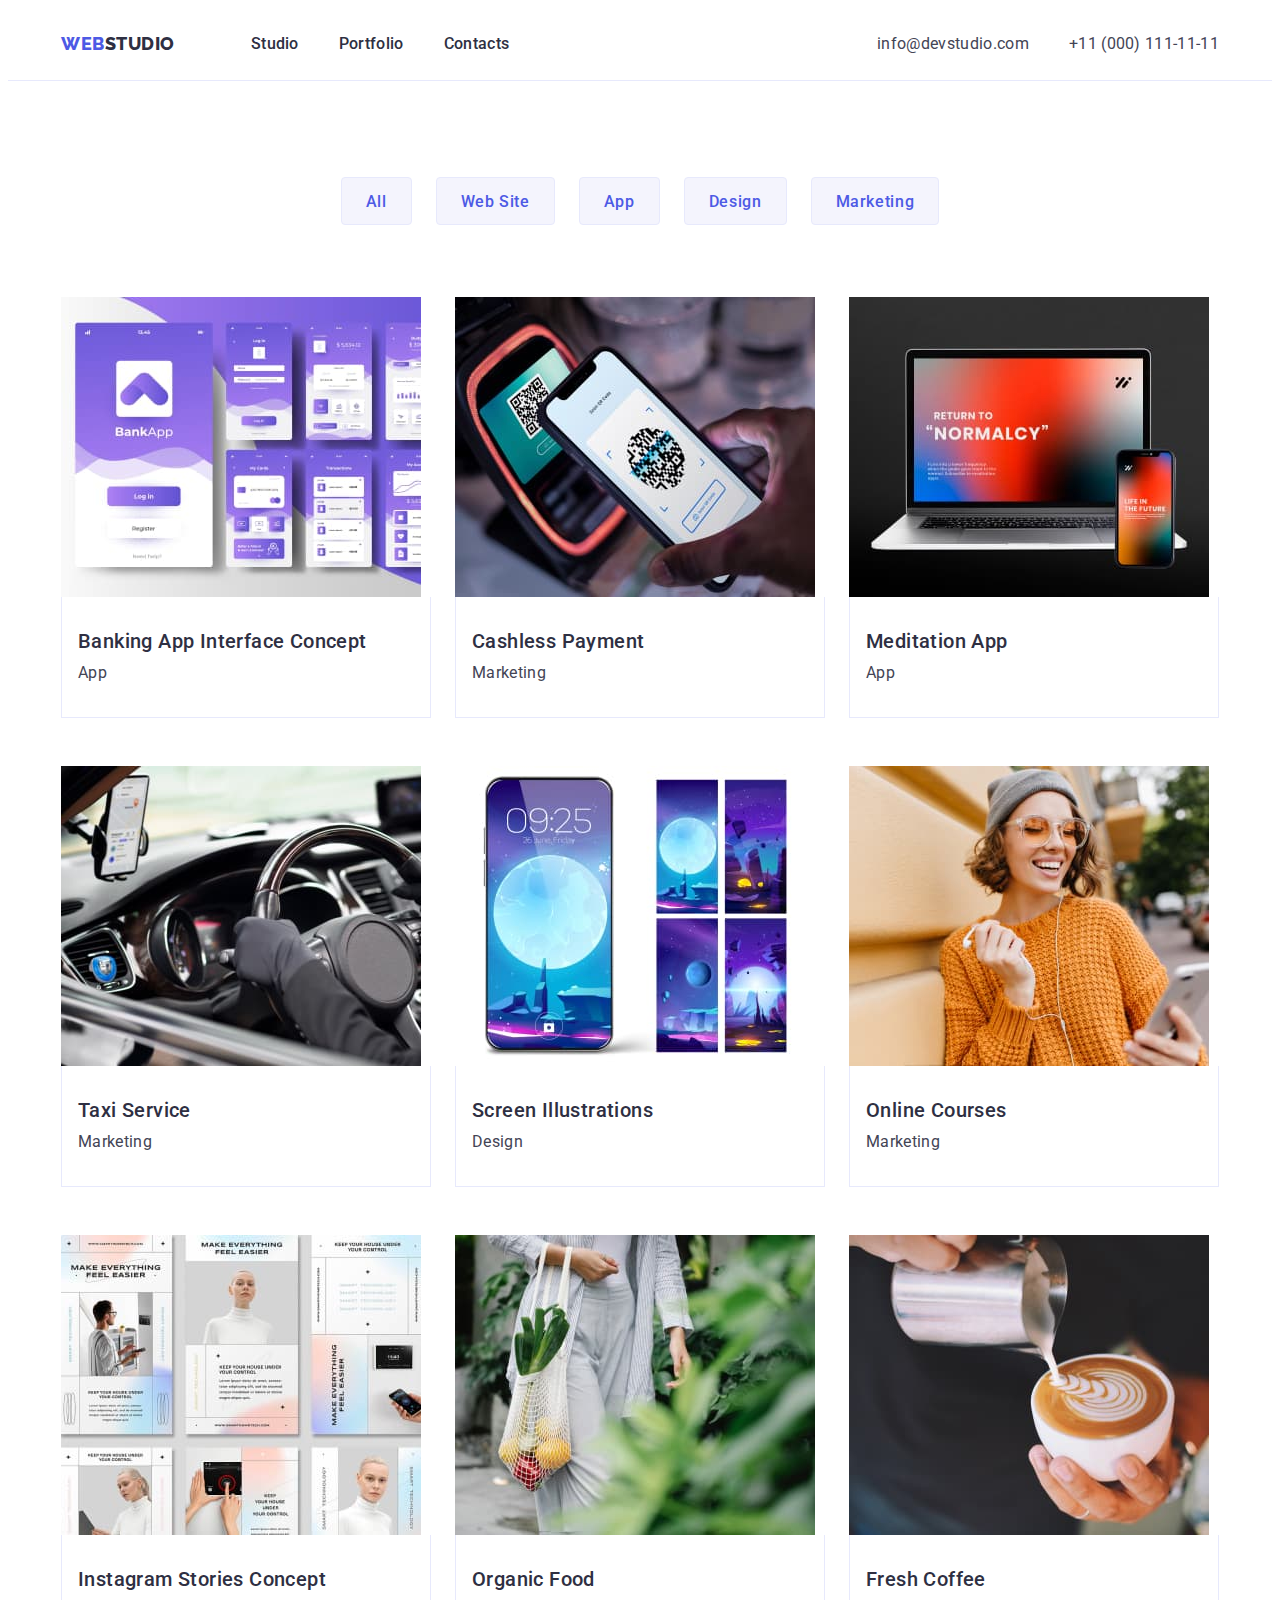
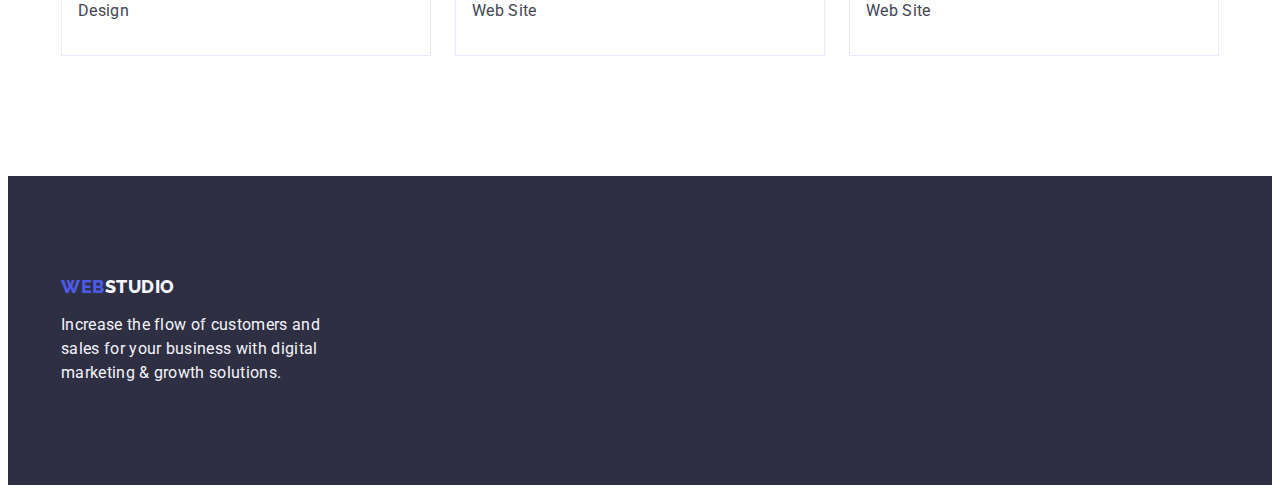
==== portfolio.html @ 94363de2 "add hw-3" ====
<!DOCTYPE html>
<html lang="en">
<head>
    <link rel="preconnect" href="https://fonts.googleapis.com">
<link rel="preconnect" href="https://fonts.gstatic.com" crossorigin>
<link href="https://fonts.googleapis.com/css2?family=Raleway:wght@800&family=Roboto:wght@400;500;700&display=swap" rel="stylesheet">
    <meta charset="UTF-8"/>
    <meta http-equiv="X-UA-Compatible" content="IE=edge">
    <meta name="viewport" content="width=device-width, initial-scale=1.0">
    <link rel="stylesheet" href="https://cdnjs.cloudflare.com/ajax/libs/modern-normalize/2.0.0/modern-normalize.min.css" integrity="sha512-4xo8blKMVCiXpTaLzQSLSw3KFOVPWhm/TRtuPVc4WG6kUgjH6J03IBuG7JZPkcWMxJ5huwaBpOpnwYElP/m6wg==" crossorigin="anonymous" referrerpolicy="no-referrer" />
    <link rel="stylesheet" href="./css/styles.css">
    <title>Document</title>
</head>
<body>
    <!-- HEADER -->
    <header class="header">
        <div class="container header-container">
        <nav class="header-navigation">
          <a href="./index.html" class="logo link header-logo">Web<span class="header-accent-logo">Studio</span></a>
          <ul class="list header-list">
            <li><a class="list-item link" href="./index.html">Studio</a></li>
            <li><a class="list-item link" href="./portfolio.html">Portfolio</a></li>
            <li><a class="list-item link" href="">Contacts</a></li>
          </ul>
        </nav>
        <address class="adress-title">
          <ul class="list adress-list">
          <li><a class="adress-item link" href="mailto:info@devstudio.com">info@devstudio.com</a></li>
          <li><a class="adress-item link" href="tel:+110001111111">+11 (000) 111-11-11</a></li>
          </ul>
        </address>
      </div>
      </header>

      <!-- MAIN -->
    <main>
        <section class="main">
            <div class="container">
            <h1 hidden class="visually-hidden">Portfolio</h1>
            <ul class="list portfolio-btn-list">
                <li><button type="button" class="portfolio-btn">All</button></li>
                <li><button type="button" class="portfolio-btn">Web Site</button></li>
                <li><button type="button" class="portfolio-btn">App</button></li>
                <li><button type="button" class="portfolio-btn">Design</button></li>
                <li><button type="button" class="portfolio-btn">Marketing</button></li>
            </ul>
            
            <ul class="list portfolio-list">
                <li class="portfolio-list-item">
                    <a class="link" href="">
                    <img src="./images/image1.jpg" alt="App interface" width="360">
                    <div class="portfolio-list-text">
                    <h2 class="text-title">Banking App Interface Concept</h2>
                    <p class="simple-text">App</p>
                    </div>
                    </a>
                </li>
                <li class="portfolio-list-item">
                    <a class="link" href="">
                    <img src="./images/image2.jpg" alt="Cashless payment" width="360">
                    <div class="portfolio-list-text">
                    <h2 class="text-title">Cashless Payment</h2>
                    <p class="simple-text">Marketing</p>
                    </div>
                    </a>
                </li>
                <li class="portfolio-list-item">
                    <a class="link" href="">
                    <img src="./images/image3.jpg" alt="Meditation app" width="360">
                    <div class="portfolio-list-text">
                    <h2 class="text-title">Meditation App</h2>
                    <p class="simple-text">App</p>
                    </div>
                    </a>
                </li>
                <li class="portfolio-list-item">
                    <a class="link" href="">
                    <img src="./images/image4.jpg" alt="Car steering wheel" width="360">
                    <div class="portfolio-list-text">
                    <h2 class="text-title">Taxi Service</h2>
                    <p class="simple-text">Marketing</p>
                    </div>
                    </a>
                </li>
                <li class="portfolio-list-item">
                    <a class="link" href="">
                    <img src="./images/image5.jpg" alt="Screen illustrations" width="360">
                    <div class="portfolio-list-text">
                    <h2 class="text-title">Screen Illustrations</h2>
                    <p class="simple-text">Design</p>
                    </div>
                    </a>
                </li>
                <li class="portfolio-list-item">
                    <a class="link" href="">
                    <img src="./images/image6.jpg" alt="Smiling girl" width="360">
                    <div class="portfolio-list-text">
                    <h2 class="text-title">Online Courses</h2>
                    <p class="simple-text">Marketing</p>
                    </div>
                    </a>
                </li>
                <li class="portfolio-list-item">
                    <a class="link" href="">
                    <img src="./images/image7.jpg" alt="Instagram stories concept" width="360">
                    <div class="portfolio-list-text">
                    <h2 class="text-title">Instagram Stories Concept</h2>
                    <p class="simple-text">Design</p>
                    </div>
                    </a>
                </li>
                <li class="portfolio-list-item">
                    <a class="link" href="">
                    <img src="./images/image8.jpg" alt="String bag with vegetables" width="360">
                    <div class="portfolio-list-text">
                    <h2 class="text-title">Organic Food</h2>
                    <p class="simple-text">Web Site</p>
                    </div>
                    </a>
                </li>
                <li class="portfolio-list-item">
                    <a class="link" href="">
                    <img src="./images/image9.jpg" alt="Coffee" width="360">
                    <div class="portfolio-list-text">
                    <h2 class="text-title">Fresh Coffee</h2>
                    <p class="simple-text">Web Site</p>
                    </div>
                    </a>
                </li>
            </ul>
        </div>
        </section>
    </main>

    <!-- FOOTER -->
    <footer class="footer">
        <div class="container">
        <a class="logo link footer-logo" href="./index.html">Web<span class="footer-accent-logo">Studio</span></a>
        <p class="footer-text">
          Increase the flow of customers and sales for your business with digital
          marketing & growth solutions.
        </p>
      </div>
      </footer>
</body>
</html>
---- css/styles.css ----
:root{
    --accent-color: #4D5AE5;
    --hero-text-color:  #FFFFFF;
    --dominant-color: #434455;
    --text-color: #2E2F42;
    --bottom-text-color: #F4F4FD;
    --light-bg-color: #F4F4FD;
    --hover-focus-color: #404BBF;
    --photo-bg-color: #FFFFFF;
    --dark-bg-color: #2E2F42;
}

h1, h2, h3, h4, h5, h6, p{
    margin: 0;
}

ul{
    margin: 0;
    padding: 0;
}

img{
    display: block;
}

.container{
    width: 1158px;
    padding: 0 15px;
    margin: 0 auto;
}

body{
    font-family: 'Roboto', sans-serif;
    color: var(--dominant-color);
    background-color: var(--photo-bg-color);
}

.list{
    list-style: none;
}

.link{
    text-decoration: none;
}

.visually-hidden {
    position: absolute;
    width: 1px;
    height: 1px;
    margin: -1px;
    border: 0;
    padding: 0;
    
    white-space: nowrap;
    clip-path: inset(100%);
    clip: rect(0 0 0 0);
    overflow: hidden;
  }

  .text-title {
    font-weight: 500;
    font-size: 20px;
    line-height: 1.2;
    letter-spacing: 0.02em;
    color: var(--text-color);
    margin-bottom: 8px;
}

.simple-text {
    font-size: 16px;
    line-height: 1.5;
    letter-spacing: 0.02em;
    color: var(--dominant-color);
}

.logo {
    font-family: 'Raleway', sans-serif;
    font-weight: 800;
    font-size: 18px;
    line-height: 1.17;
    letter-spacing: 0.03em;
    text-transform: uppercase;
    color: var(--accent-color);
}


/* HEADER */

.header{
    padding-top: 24px;
    padding-bottom: 24px;
    border-bottom: 1px solid #E7E9FC;
}

.header-logo{
    margin-right: 76px;
}

.header-container{
    display: flex;
}

.header-navigation{
    display: flex;
    align-items: center;
}

.header-accent-logo{
    color: var(--text-color);
}

.header-list{
    display: flex;
    gap: 40px;
}

.list-item {
    font-weight: 500;
    font-size: 16px;
    line-height: 1.5;
    letter-spacing: 0.02em;
    color: var(--text-color);
    padding: 24px 0;
}
.list-item:hover,
.list-item:focus{
    color: var(--hover-focus-color);
}

.adress-list{
    display: flex;
    gap: 40px;
}

.adress-title{
font-style: normal;
margin-left: auto;
}

.adress-item {
    font-size: 16px;
    line-height: 1.5;
    letter-spacing: 0.02em;
    color: var(--dominant-color);
}
.adress-item:hover,
.adress-item:focus{
    color: var(--hover-focus-color);
}

/* HERO */
.hero {
    background-color: var(--dark-bg-color);
    padding-top: 188px;
    padding-bottom: 188px;
}

.hero-title {
    font-weight: 700;
    font-size: 56px;
    line-height: 1.07;
    text-align: center;
    letter-spacing: 0.02em;
    color: var(--hero-text-color);
    max-width: 496px;
    margin: 0 auto;
    margin-bottom: 48px;
}

.btn {
    display: block;
    font-family: inherit;
    font-weight: 500;
    font-size: 16px;
    line-height: 1.5;
    align-items: center;
    letter-spacing: 0.04em;
    color: var(--hero-text-color);
    background: var(--accent-color);
    box-shadow: 0px 4px 4px rgba(0, 0, 0, 0.15);
    cursor: pointer;
    margin: 0 auto;
    padding: 16px 32px;
    max-height: 56px;
    min-width: 169px;
    border: none;
    border-radius: 4px;
}
.btn:hover,
.btn:focus{
    background-color: var(--hover-focus-color);
}

/* ADVANTAGES */
.advantages{
    padding-top: 120px;
    padding-bottom: 120px;
}

.advantages-list{
    display: flex;
    gap: 24px;
}

.advantages-list-item{
    max-width: 264px;
}

/* TASKS */
.tasks{
    padding-bottom: 120px;
}

.tasks-title {
    font-weight: 700;
    font-size: 36px;
    line-height: 1.11;
    text-align: center;
    letter-spacing: 0.02em;
    text-transform: capitalize;
    color: var(--text-color);
    margin-bottom: 72px;
}

.tasks-list{
    display: flex;
    gap: 24px;
}

.tasks-list-item{
    width: calc((100% - 48px) / 3);
}


/* TEAM */
.team {
    background-color: var(--light-bg-color);
    padding-top: 120px;
    padding-bottom: 120px;
}

.team-title {
    font-weight: 700;
    font-size: 36px;
    line-height: 1.11;
    text-align: center;
    letter-spacing: 0.02em;
    text-transform: capitalize;
    color: var(--text-color);
    margin-bottom: 72px;
}

.team-list{
    display: flex;
    gap: 24px;
}

.team-item{
    background-color: var(--photo-bg-color);
    max-width: 264px;
    box-shadow: 0px 1px 6px rgba(46, 47, 66, 0.08), 0px 1px 1px rgba(46, 47, 66, 0.16), 0px 2px 1px rgba(46, 47, 66, 0.08);
    border-radius: 0px 0px 4px 4px;
    width: calc((100% - 72px) / 4);
}

.team-item-text{
    text-align: center;
    padding: 32px 16px;
}

/* FOOTER */
.footer-accent-logo{
    color: var(--bottom-text-color);
}

.footer {
    background-color: var(--dark-bg-color);
    padding-top: 100px;
    padding-bottom: 100px;
}

.footer-logo{
    display: inline-block;
    margin-bottom: 16px;
}

.footer-text {
    font-size: 16px;
    line-height: 1.5;
    letter-spacing: 0.02em;
    color: var(--bottom-text-color);
    max-width: 264px;
}

/* PORTFOLIO */
.portfolio-btn{
    font-family: inherit;
    font-weight: 500;
    font-size: 16px;
    line-height: 1.5;
    align-items: center;
    text-align: center;
    letter-spacing: 0.04em;
    color: var(--accent-color);
    background-color: var(--light-bg-color);
    cursor: pointer;
    border: 1px solid #E7E9FC;
    border-radius: 4px;
    padding: 12px 24px;
    max-height: 48px;
}
.portfolio-btn:hover,
.portfolio-btn:focus{
    color: var(--hero-text-color);
    background: var(--hover-focus-color);
    border: 1px solid transparent;
    box-shadow: 0px 3px 1px rgba(0, 0, 0, 0.1), 0px 2px 1px rgba(0, 0, 0, 0.08), 0px 2px 2px rgba(0, 0, 0, 0.12);
}

/* main */
.main{
    padding-bottom: 120px;
    padding-top: 96px;
}

.portfolio-btn-list{
    margin-bottom: 72px;
    display: flex;
    gap: 24px;
    justify-content: center;
}

.portfolio-list{
    display: flex;
    flex-wrap: wrap;
    gap: 48px 24px;
}

.portfolio-list-item{
    width: calc((100% - 48px) / 3);
}

.portfolio-list-text{
    padding: 32px 16px;
    border-bottom: 1px solid #E7E9FC;
    border-left: 1px solid #E7E9FC;
    border-right: 1px solid #E7E9FC;
}
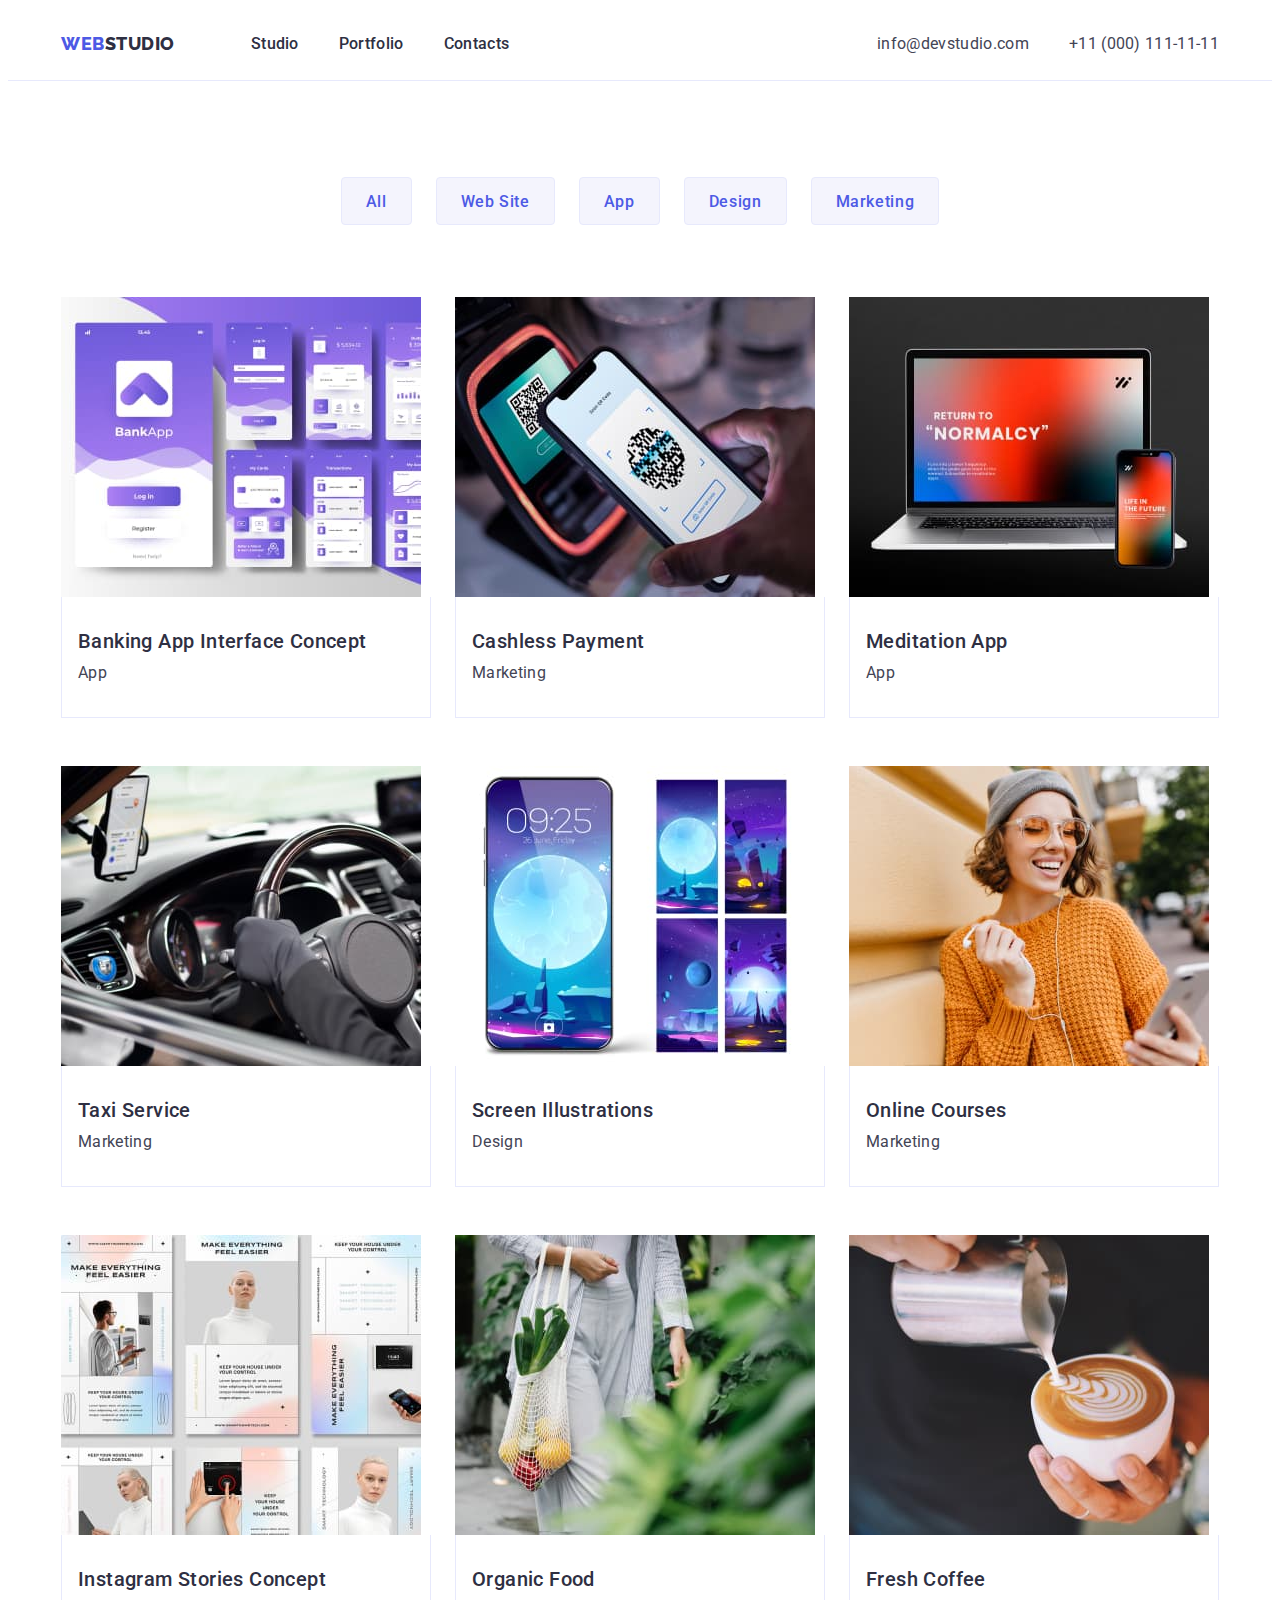
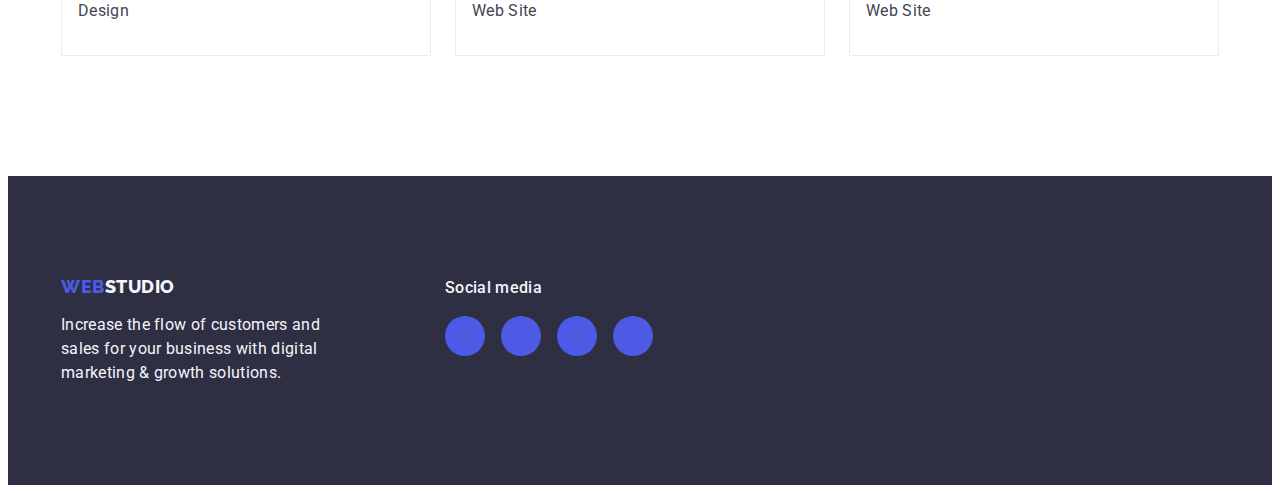
==== commit c930c307: "create hw-4 part1" ====
--- a/portfolio.html
+++ b/portfolio.html
@@ -135,11 +135,20 @@
     <!-- FOOTER -->
     <footer class="footer">
         <div class="container">
-        <a class="logo link footer-logo" href="./index.html">Web<span class="footer-accent-logo">Studio</span></a>
+        <ul class="footer-container list">
+        <li class="studio-info"><a class="logo link footer-logo" href="./index.html">Web<span class="footer-accent-logo">Studio</span></a>
         <p class="footer-text">
           Increase the flow of customers and sales for your business with digital
           marketing & growth solutions.
-        </p>
+        </p></li>
+        <li class="contacts-info"><h4 class="footer-title">Social media</h4>
+        <ul class="list footer-soc-list">
+          <li class="soc-icon-item footer-soc-icon"></li>
+          <li class="soc-icon-item footer-soc-icon"></li>
+          <li class="soc-icon-item footer-soc-icon"></li>
+          <li class="soc-icon-item footer-soc-icon"></li>
+        </ul></li>
+      </ul>
       </div>
       </footer>
 </body>
--- a/css/styles.css
+++ b/css/styles.css
@@ -84,6 +84,14 @@
 }
 
 
+.soc-icon-item{
+    width: 40px;
+    height: 40px;
+    border-radius: 50%;
+    background-color: var(--accent-color);
+}
+
+
 /* HEADER */
 
 .header{
@@ -151,6 +159,12 @@
 /* HERO */
 .hero {
     background-color: var(--dark-bg-color);
+    background-image: linear-gradient(rgba(46, 47, 66, 0.7), rgba(46, 47, 66, 0.7)),  url(../images/people-office-1.jpg);
+    background-repeat: no-repeat;
+    background-position: center;
+    background-size: cover;
+    max-width: 1440px;
+    margin: 0 auto;
     padding-top: 188px;
     padding-bottom: 188px;
 }
@@ -206,6 +220,14 @@
     max-width: 264px;
 }
 
+.company-bg{
+    width: 264px;
+    height: 112px;
+    background-color: var(--light-bg-color);
+    border-radius: 4px;
+    margin-bottom: 8px;
+}
+
 /* TASKS */
 .tasks{
     padding-bottom: 120px;
@@ -268,7 +290,58 @@
     padding: 32px 16px;
 }
 
+.soc-icon-list{
+   display: flex;
+   gap: 24px;
+   margin-top: 8px;
+}
+
+.team-soc-icon:hover, .team-soc-icon:focus{
+    background-color: var(--hover-focus-color);
+}
+
+/* CUSTOMERS */
+.customers{
+    padding-top: 120px;
+    padding-bottom: 120px;
+}
+
+.customers-title {
+    font-weight: 700;
+    font-size: 36px;
+    line-height: 1.11;
+    text-align: center;
+    letter-spacing: 0.02em;
+    text-transform: capitalize;
+    color: var(--text-color);
+    margin-bottom: 72px;
+}
+
+.customers-list {
+    display: flex;
+    gap: 24px;
+}
+
+.customers-item {
+    width: 168px;
+    height: 88px;
+    border: 1px solid #8E8F99;
+    border-radius: 4px;
+}
+
 /* FOOTER */
+.footer-container{
+    display: flex;
+}
+
+.studio-info{
+    margin-right: 120px;
+}
+
+.contacts-info{
+    margin-right: 80px;
+}
+
 .footer-accent-logo{
     color: var(--bottom-text-color);
 }
@@ -290,6 +363,24 @@
     letter-spacing: 0.02em;
     color: var(--bottom-text-color);
     max-width: 264px;
+}
+
+.footer-title{
+    font-weight: 500;
+    font-size: 16px;
+    line-height: 1.5;
+    letter-spacing: 0.02em;
+    color: var(--bottom-text-color);
+    margin-bottom: 16px;
+}
+
+.footer-soc-list{
+    display: flex;
+    gap: 16px;
+}
+
+.footer-soc-icon:hover, .footer-soc-icon:focus{
+    background-color: #31D0AA;
 }
 
 /* PORTFOLIO */
@@ -340,6 +431,10 @@
     width: calc((100% - 48px) / 3);
 }
 
+.portfolio-list-item:hover, .portfolio-list-item:focus{
+    box-shadow: 0px 1px 6px rgba(46, 47, 66, 0.08), 0px 1px 1px rgba(46, 47, 66, 0.16), 0px 2px 1px rgba(46, 47, 66, 0.08);
+}
+
 .portfolio-list-text{
     padding: 32px 16px;
     border-bottom: 1px solid #E7E9FC;
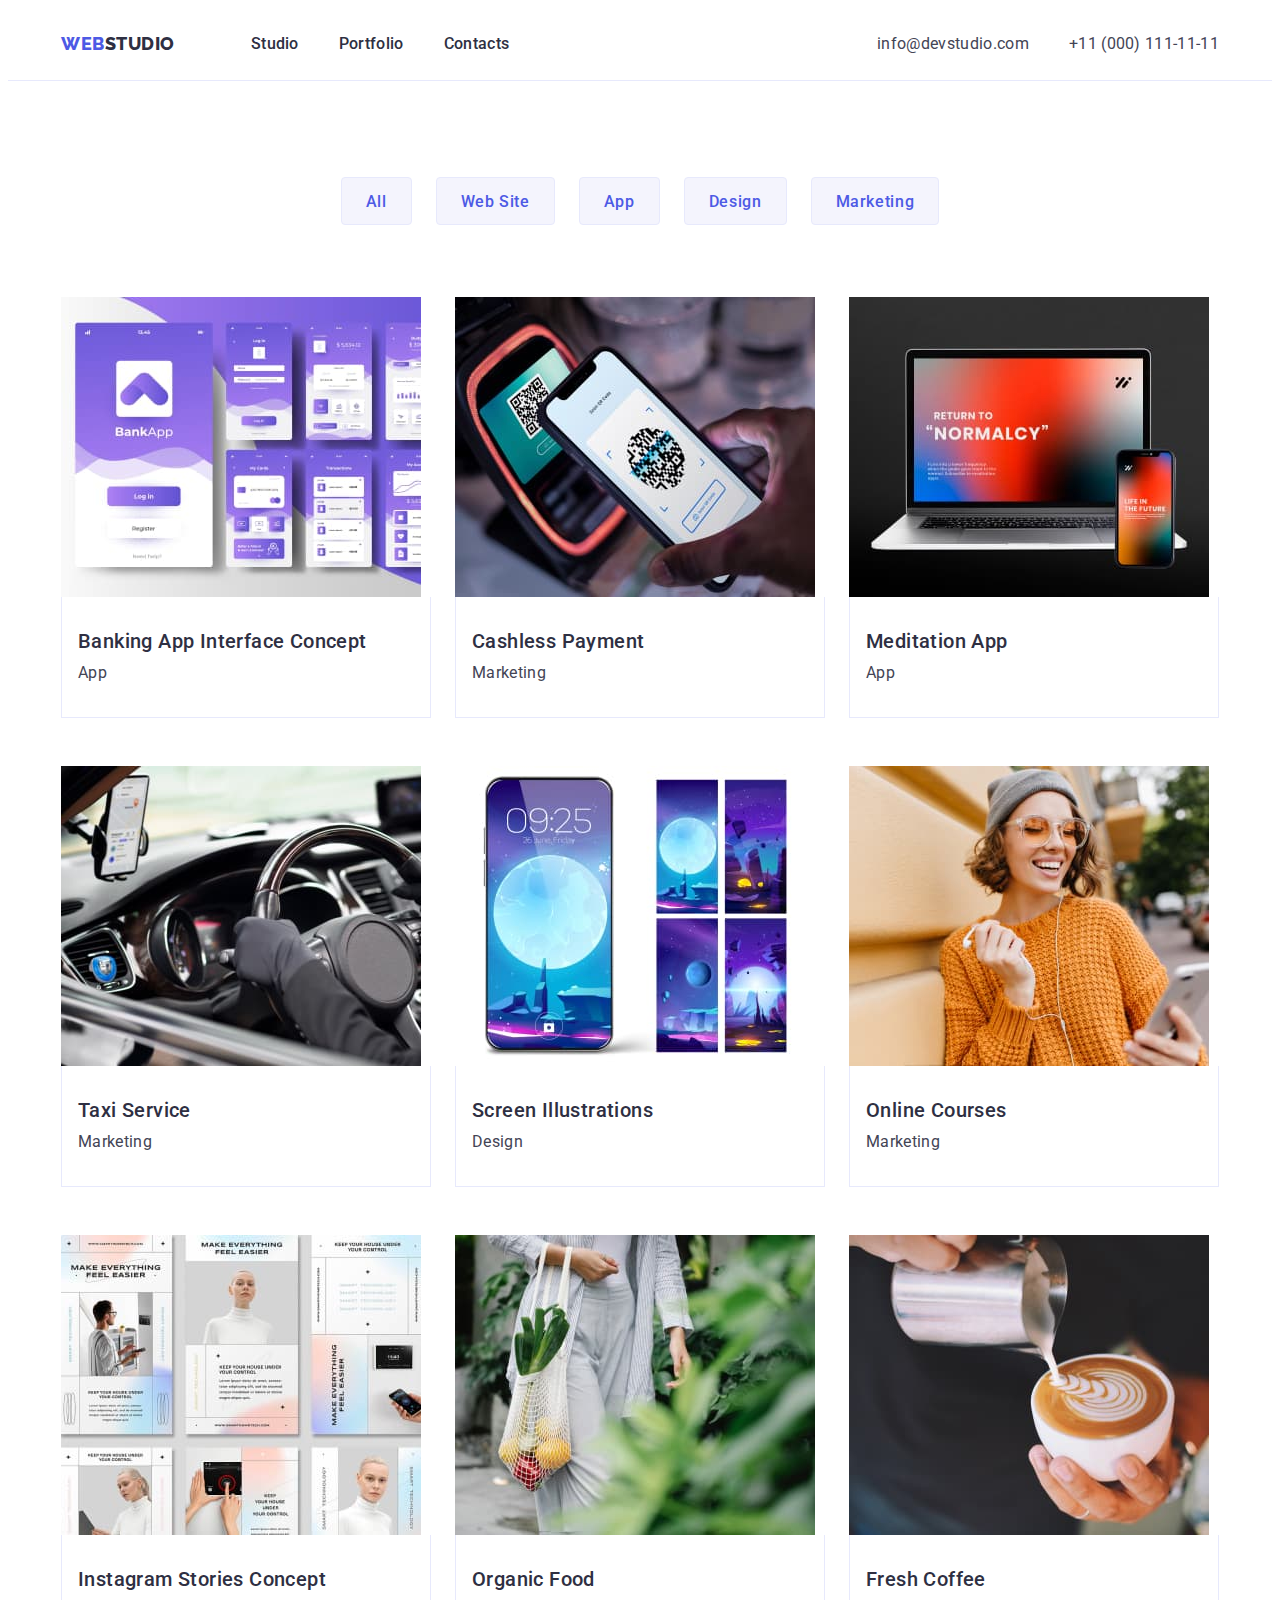
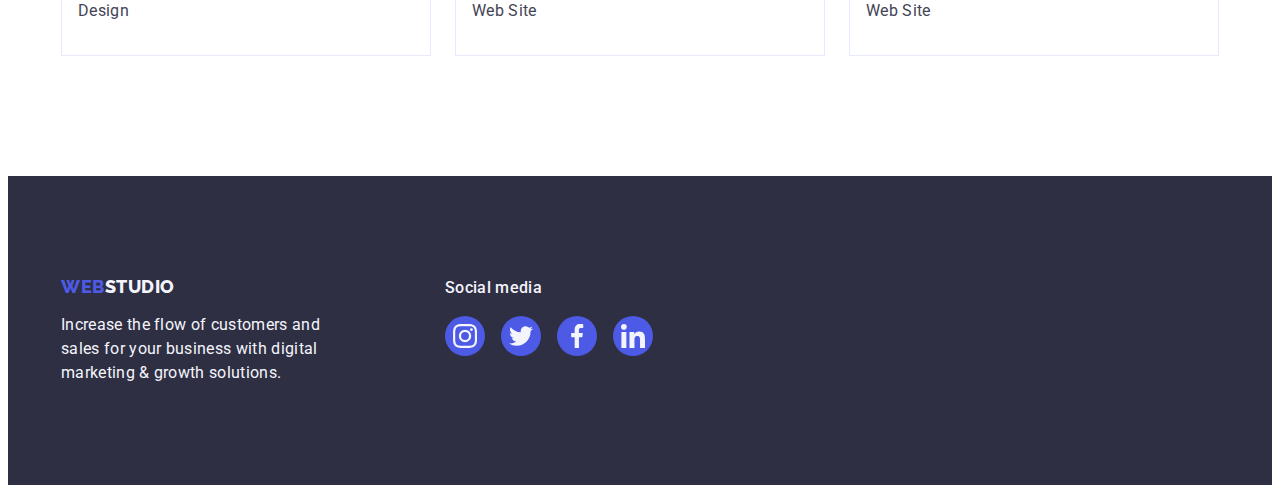
==== commit afa3bda1: "create hw-4 part2" ====
--- a/portfolio.html
+++ b/portfolio.html
@@ -143,10 +143,34 @@
         </p></li>
         <li class="contacts-info"><h4 class="footer-title">Social media</h4>
         <ul class="list footer-soc-list">
-          <li class="soc-icon-item footer-soc-icon"></li>
-          <li class="soc-icon-item footer-soc-icon"></li>
-          <li class="soc-icon-item footer-soc-icon"></li>
-          <li class="soc-icon-item footer-soc-icon"></li>
+          <li class="soc-icon-item footer-soc-icon">
+            <a class="link" href="" target="_blank" rel="noreferrer noopener nofollow">
+                    <svg class="footer-icon" width="24" height="24">
+                      <use href="./images/icons.svg#icon-instagram"></use>
+                    </svg>
+                  </a>
+          </li>
+          <li class="soc-icon-item footer-soc-icon">
+            <a class="link" href="" target="_blank" rel="noreferrer noopener nofollow">
+                    <svg class="footer-icon" width="24" height="24">
+                      <use href="./images/icons.svg#icon-twitter"></use>
+                    </svg>
+                  </a>
+          </li>
+          <li class="soc-icon-item footer-soc-icon">
+            <a class="link" href="" target="_blank" rel="noreferrer noopener nofollow">
+                    <svg class="footer-icon" width="24" height="24">
+                      <use href="./images/icons.svg#icon-facebook"></use>
+                    </svg>
+                  </a>
+          </li>
+          <li class="soc-icon-item footer-soc-icon">
+            <a class="link" href="" target="_blank" rel="noreferrer noopener nofollow">
+                    <svg class="footer-icon" width="24" height="24">
+                      <use href="./images/icons.svg#icon-linkedin"></use>
+                    </svg>
+                  </a>
+          </li>
         </ul></li>
       </ul>
       </div>
--- a/css/styles.css
+++ b/css/styles.css
@@ -226,6 +226,9 @@
     background-color: var(--light-bg-color);
     border-radius: 4px;
     margin-bottom: 8px;
+    display: flex;
+    align-items: center;
+    justify-content: center;
 }
 
 /* TASKS */
@@ -300,6 +303,16 @@
     background-color: var(--hover-focus-color);
 }
 
+ .team-soc-icon{
+    display: flex;
+    align-items: center;
+    justify-content: center;
+} 
+
+.team-icon{
+    display: flex;
+}
+
 /* CUSTOMERS */
 .customers{
     padding-top: 120px;
@@ -327,6 +340,19 @@
     height: 88px;
     border: 1px solid #8E8F99;
     border-radius: 4px;
+    display: flex;
+    align-items: center;
+    justify-content: center;
+    color: #8E8F99;
+}
+
+.customers-item:hover, .customers-item:focus{
+    border-color: var(--hover-focus-color);
+    color: var(--hover-focus-color);
+}
+
+.customers-icon{
+    fill: currentColor;
 }
 
 /* FOOTER */
@@ -382,6 +408,17 @@
 .footer-soc-icon:hover, .footer-soc-icon:focus{
     background-color: #31D0AA;
 }
+
+.footer-soc-icon{
+    display: flex;
+    align-items: center;
+    justify-content: center;
+}
+
+.footer-icon{
+    display: flex;
+}
+
 
 /* PORTFOLIO */
 .portfolio-btn{
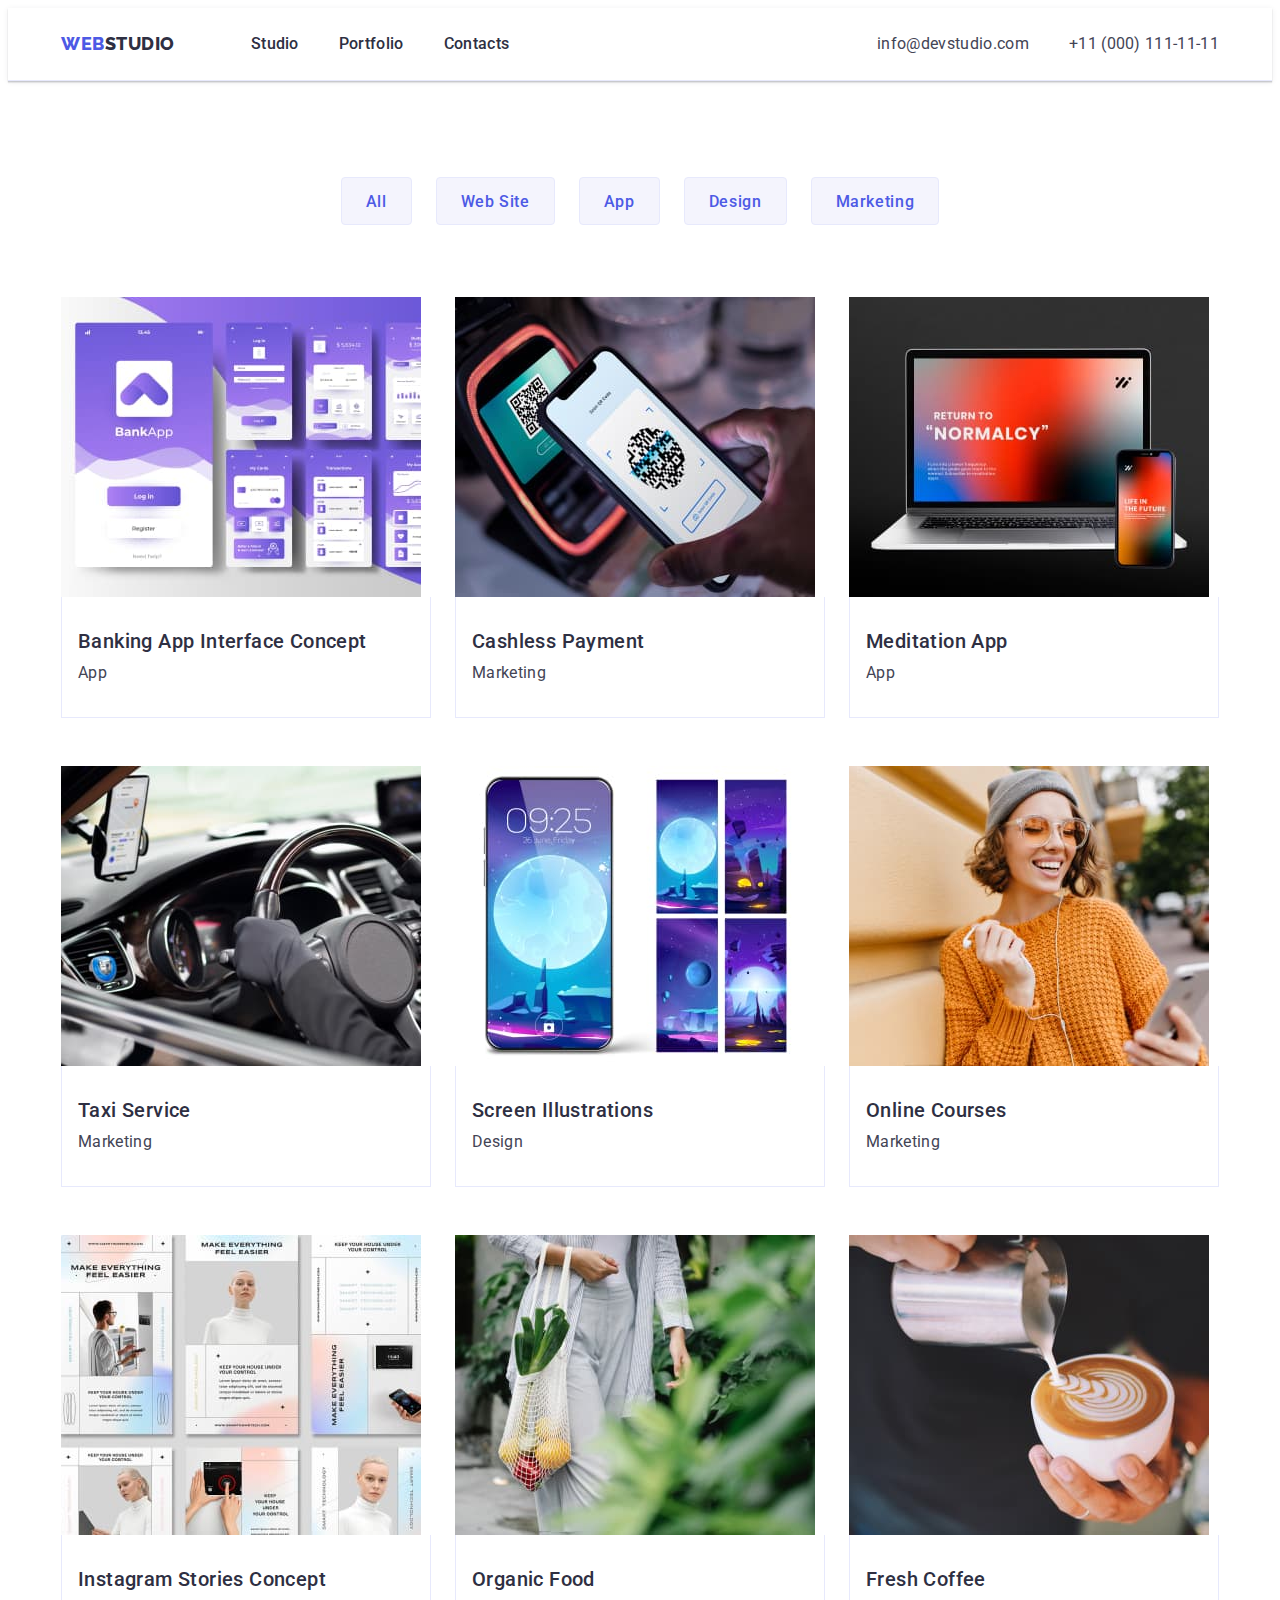
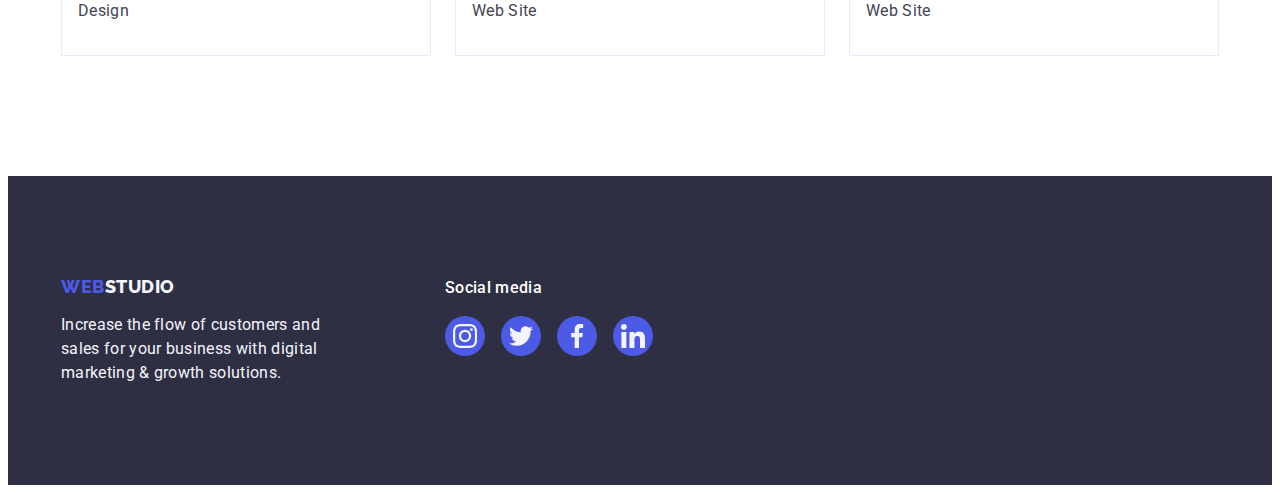
==== commit 01c318f8: "update hw-4" ====
--- a/portfolio.html
+++ b/portfolio.html
@@ -47,7 +47,7 @@
             
             <ul class="list portfolio-list">
                 <li class="portfolio-list-item">
-                    <a class="link" href="">
+                    <a class="link portfolio-link" href="">
                     <img src="./images/image1.jpg" alt="App interface" width="360">
                     <div class="portfolio-list-text">
                     <h2 class="text-title">Banking App Interface Concept</h2>
@@ -56,7 +56,7 @@
                     </a>
                 </li>
                 <li class="portfolio-list-item">
-                    <a class="link" href="">
+                    <a class="link portfolio-link" href="">
                     <img src="./images/image2.jpg" alt="Cashless payment" width="360">
                     <div class="portfolio-list-text">
                     <h2 class="text-title">Cashless Payment</h2>
@@ -65,7 +65,7 @@
                     </a>
                 </li>
                 <li class="portfolio-list-item">
-                    <a class="link" href="">
+                    <a class="link portfolio-link" href="">
                     <img src="./images/image3.jpg" alt="Meditation app" width="360">
                     <div class="portfolio-list-text">
                     <h2 class="text-title">Meditation App</h2>
@@ -74,7 +74,7 @@
                     </a>
                 </li>
                 <li class="portfolio-list-item">
-                    <a class="link" href="">
+                    <a class="link portfolio-link" href="">
                     <img src="./images/image4.jpg" alt="Car steering wheel" width="360">
                     <div class="portfolio-list-text">
                     <h2 class="text-title">Taxi Service</h2>
@@ -83,7 +83,7 @@
                     </a>
                 </li>
                 <li class="portfolio-list-item">
-                    <a class="link" href="">
+                    <a class="link portfolio-link" href="">
                     <img src="./images/image5.jpg" alt="Screen illustrations" width="360">
                     <div class="portfolio-list-text">
                     <h2 class="text-title">Screen Illustrations</h2>
@@ -92,7 +92,7 @@
                     </a>
                 </li>
                 <li class="portfolio-list-item">
-                    <a class="link" href="">
+                    <a class="link portfolio-link" href="">
                     <img src="./images/image6.jpg" alt="Smiling girl" width="360">
                     <div class="portfolio-list-text">
                     <h2 class="text-title">Online Courses</h2>
@@ -101,7 +101,7 @@
                     </a>
                 </li>
                 <li class="portfolio-list-item">
-                    <a class="link" href="">
+                    <a class="link portfolio-link" href="">
                     <img src="./images/image7.jpg" alt="Instagram stories concept" width="360">
                     <div class="portfolio-list-text">
                     <h2 class="text-title">Instagram Stories Concept</h2>
@@ -110,7 +110,7 @@
                     </a>
                 </li>
                 <li class="portfolio-list-item">
-                    <a class="link" href="">
+                    <a class="link portfolio-link" href="">
                     <img src="./images/image8.jpg" alt="String bag with vegetables" width="360">
                     <div class="portfolio-list-text">
                     <h2 class="text-title">Organic Food</h2>
@@ -119,7 +119,7 @@
                     </a>
                 </li>
                 <li class="portfolio-list-item">
-                    <a class="link" href="">
+                    <a class="link portfolio-link" href="">
                     <img src="./images/image9.jpg" alt="Coffee" width="360">
                     <div class="portfolio-list-text">
                     <h2 class="text-title">Fresh Coffee</h2>
@@ -134,45 +134,47 @@
 
     <!-- FOOTER -->
     <footer class="footer">
-        <div class="container">
-        <ul class="footer-container list">
-        <li class="studio-info"><a class="logo link footer-logo" href="./index.html">Web<span class="footer-accent-logo">Studio</span></a>
+        <div class="container footer-container">
+        <div class="studio-info">
+        <a class="logo link footer-logo" href="./index.html">Web<span class="footer-accent-logo">Studio</span></a>
         <p class="footer-text">
           Increase the flow of customers and sales for your business with digital
           marketing & growth solutions.
-        </p></li>
-        <li class="contacts-info"><h4 class="footer-title">Social media</h4>
+        </p>
+      </div>
+      <div class="contacts-info">
+        <p class="footer-second-paragraph">Social media</p>
         <ul class="list footer-soc-list">
-          <li class="soc-icon-item footer-soc-icon">
-            <a class="link" href="" target="_blank" rel="noreferrer noopener nofollow">
+          <li class="soc-icon-item">
+            <a class="link footer-link" href="" target="_blank" rel="noreferrer noopener nofollow">
                     <svg class="footer-icon" width="24" height="24">
                       <use href="./images/icons.svg#icon-instagram"></use>
                     </svg>
                   </a>
           </li>
-          <li class="soc-icon-item footer-soc-icon">
-            <a class="link" href="" target="_blank" rel="noreferrer noopener nofollow">
+          <li class="soc-icon-item">
+            <a class="link footer-link" href="" target="_blank" rel="noreferrer noopener nofollow">
                     <svg class="footer-icon" width="24" height="24">
                       <use href="./images/icons.svg#icon-twitter"></use>
                     </svg>
                   </a>
           </li>
-          <li class="soc-icon-item footer-soc-icon">
-            <a class="link" href="" target="_blank" rel="noreferrer noopener nofollow">
+          <li class="soc-icon-item">
+            <a class="link footer-link" href="" target="_blank" rel="noreferrer noopener nofollow">
                     <svg class="footer-icon" width="24" height="24">
                       <use href="./images/icons.svg#icon-facebook"></use>
                     </svg>
                   </a>
           </li>
-          <li class="soc-icon-item footer-soc-icon">
-            <a class="link" href="" target="_blank" rel="noreferrer noopener nofollow">
+          <li class="soc-icon-item">
+            <a class="link footer-link" href="" target="_blank" rel="noreferrer noopener nofollow">
                     <svg class="footer-icon" width="24" height="24">
                       <use href="./images/icons.svg#icon-linkedin"></use>
                     </svg>
                   </a>
           </li>
-        </ul></li>
-      </ul>
+        </ul>
+      </div>
       </div>
       </footer>
 </body>
--- a/css/styles.css
+++ b/css/styles.css
@@ -8,6 +8,7 @@
     --hover-focus-color: #404BBF;
     --photo-bg-color: #FFFFFF;
     --dark-bg-color: #2E2F42;
+    --company-icon-color: #8e8f99;
 }
 
 h1, h2, h3, h4, h5, h6, p{
@@ -87,8 +88,6 @@
 .soc-icon-item{
     width: 40px;
     height: 40px;
-    border-radius: 50%;
-    background-color: var(--accent-color);
 }
 
 
@@ -98,6 +97,7 @@
     padding-top: 24px;
     padding-bottom: 24px;
     border-bottom: 1px solid #E7E9FC;
+    box-shadow: 0px 2px 1px rgba(46, 47, 66, 0.08), 0px 1px 1px rgba(46, 47, 66, 0.16), 0px 1px 6px rgba(46, 47, 66, 0.08);
 }
 
 .header-logo{
@@ -297,21 +297,27 @@
    display: flex;
    gap: 24px;
    margin-top: 8px;
-}
-
-.team-soc-icon:hover, .team-soc-icon:focus{
+   justify-content: center;
+}
+
+.team-link{
+    width: 100%;
+    height: 100%;
+    background-color: var(--accent-color);
+    border-radius: 50%;
+    display: flex;
+    align-items: center;
+    justify-content: center;
+}
+
+.team-link:hover, .team-link:focus{
     background-color: var(--hover-focus-color);
 }
 
- .team-soc-icon{
-    display: flex;
-    align-items: center;
-    justify-content: center;
-} 
-
 .team-icon{
-    display: flex;
-}
+    fill: var(--bottom-text-color);
+}
+
 
 /* CUSTOMERS */
 .customers{
@@ -338,15 +344,20 @@
 .customers-item {
     width: 168px;
     height: 88px;
+}
+
+.customers-link{
+    width: 100%;
+    height: 100%;
     border: 1px solid #8E8F99;
     border-radius: 4px;
     display: flex;
     align-items: center;
     justify-content: center;
-    color: #8E8F99;
-}
-
-.customers-item:hover, .customers-item:focus{
+    color: var(--company-icon-color);
+}
+
+.customers-link:hover, .customers-link:focus{
     border-color: var(--hover-focus-color);
     color: var(--hover-focus-color);
 }
@@ -358,6 +369,7 @@
 /* FOOTER */
 .footer-container{
     display: flex;
+    align-items: baseline;
 }
 
 .studio-info{
@@ -391,12 +403,12 @@
     max-width: 264px;
 }
 
-.footer-title{
+.footer-second-paragraph{
     font-weight: 500;
     font-size: 16px;
     line-height: 1.5;
     letter-spacing: 0.02em;
-    color: var(--bottom-text-color);
+    color: var(--hero-text-color);
     margin-bottom: 16px;
 }
 
@@ -405,18 +417,22 @@
     gap: 16px;
 }
 
-.footer-soc-icon:hover, .footer-soc-icon:focus{
+.footer-link{
+    width: 100%;
+    height: 100%;
+    background-color: var(--accent-color);
+    border-radius: 50%;
+    display: flex;
+    align-items: center;
+    justify-content: center;
+}
+
+.footer-link:hover, .footer-link:focus{
     background-color: #31D0AA;
 }
 
-.footer-soc-icon{
-    display: flex;
-    align-items: center;
-    justify-content: center;
-}
-
 .footer-icon{
-    display: flex;
+    fill: var(--bottom-text-color);
 }
 
 
@@ -468,7 +484,11 @@
     width: calc((100% - 48px) / 3);
 }
 
-.portfolio-list-item:hover, .portfolio-list-item:focus{
+.portfolio-link{
+    display: block;
+}
+
+.portfolio-link:hover, .portfolio-link:focus{
     box-shadow: 0px 1px 6px rgba(46, 47, 66, 0.08), 0px 1px 1px rgba(46, 47, 66, 0.16), 0px 2px 1px rgba(46, 47, 66, 0.08);
 }
 
